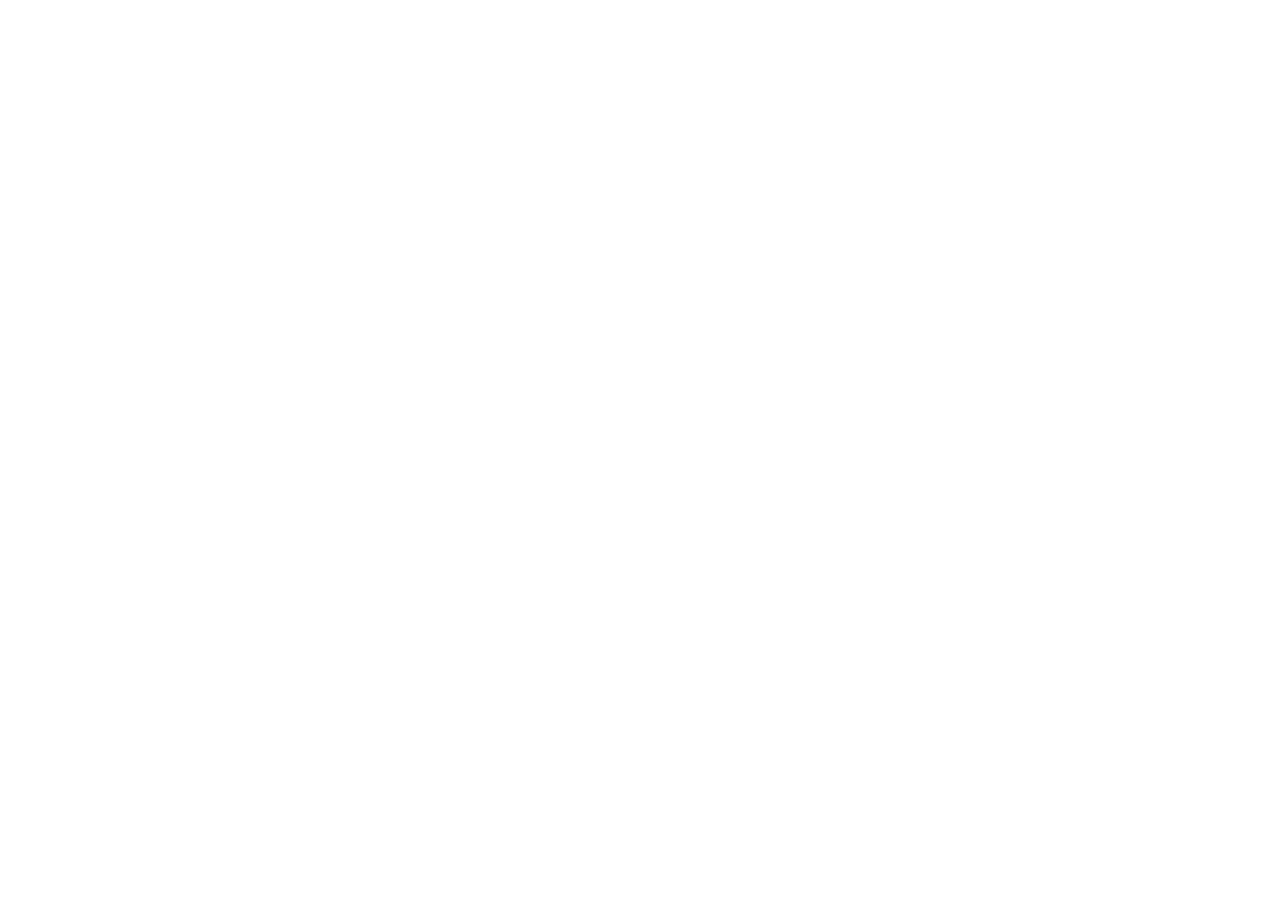
==== index.html @ 8c98121d "Add files via upload" ====
<!DOCTYPE html>
<html lang="en">
<head>
    <meta charset="UTF-8">
    <meta name="viewport" content="width=device-width, initial-scale=1.0">
    <title>Document</title>
</head>
<body>
    
</body>
</html>
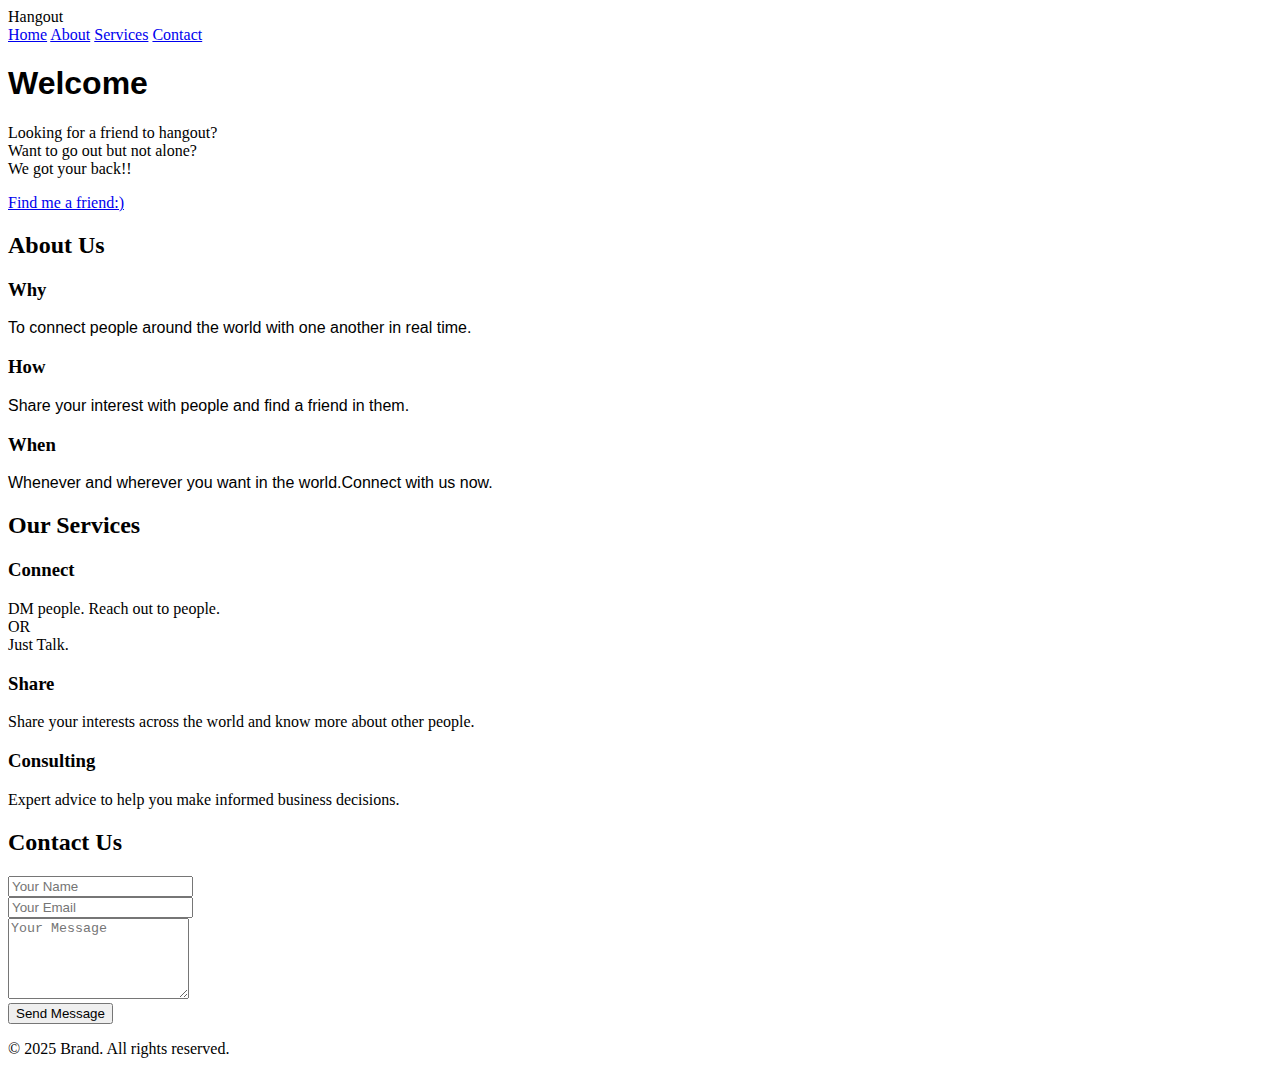
==== commit aaa64ace: "Add files via upload" ====
--- a/index.html
+++ b/index.html
@@ -3,9 +3,96 @@
 <head>
     <meta charset="UTF-8">
     <meta name="viewport" content="width=device-width, initial-scale=1.0">
-    <title>Document</title>
+    <title>hangout.com</title>
+    <link rel="stylesheet" href="styles.css">
 </head>
 <body>
-    
+    <!-- Navigation -->
+    <nav>
+        <div class="nav-container">
+            <div class="logo">Hangout</div>
+            <div class="nav-links">
+                <a href="#home">Home</a>
+                <a href="#about">About</a>
+                <a href="#services">Services</a>
+                <a href="#contact">Contact</a>
+            </div>
+        </div>
+    </nav>
+
+    <!-- Hero Section -->
+    <section class="hero" id="home">
+        <div class="hero-content">
+            <h1 style="font-family:Impact, Haettenschweiler, 'Arial Narrow Bold', sans-serif ;">Welcome</h1>
+            <p style="font-family: Georgia, 'Times New Roman', Times, serif;">Looking for a friend to hangout? <br>Want to go out but not alone?<br>We got your back!!  </p>
+            <a href="friend.html" class="cta-btn">Find me a friend:)</a>
+        </div>
+    </section>
+
+    <!-- About Section -->
+    <section class="about" id="about">
+        <p>
+        <h2 class="section-title">About Us</h2>
+        <div class="about-grid">
+            <div class="about-card">
+                
+                <h3>Why</h3>
+                <p style="font-family: 'Lucida Sans', 'Lucida Sans Regular', 'Lucida Grande', 'Lucida Sans Unicode', Geneva, Verdana, sans-serif;">To connect people around the world with one another in real time.</p>
+            </div>
+            <div class="about-card">
+                
+                <h3>How</h3>
+                <p style="font-family: 'Lucida Sans', 'Lucida Sans Regular', 'Lucida Grande', 'Lucida Sans Unicode', Geneva, Verdana, sans-serif;">Share your interest with people and find a friend in them.</p>
+            </div>
+            <div class="about-card">
+                
+                <h3>When</h3>
+                <p style="font-family: 'Lucida Sans', 'Lucida Sans Regular', 'Lucida Grande', 'Lucida Sans Unicode', Geneva, Verdana, sans-serif;">Whenever and wherever you want in the world.Connect with us now.</p>
+            </div>
+        </div>
+    </section>
+
+    <!-- Services Section -->
+    <section class="services" id="services">
+        <h2 class="section-title">Our Services</h2>
+        <div class="services-grid">
+            <div class="service-card">
+                <h3>Connect</h3>
+                <p>DM people.  Reach out to people. <br>OR<br>Just Talk.</p>
+            </div>
+            <div class="service-card">
+                <h3>Share</h3>
+                <p>Share your interests across the world and know more about other people.</p>
+            </div>
+            <div class="service-card">
+                <h3>Consulting</h3>
+                <p>Expert advice to help you make informed business decisions.</p>
+            </div>
+        </div>
+    </section>
+
+    <!-- Contact Section -->
+    <section class="contact" id="contact">
+        <h2 class="section-title">Contact Us</h2>
+        <div class="contact-form">
+            <form>
+                <div class="form-group">
+                    <input type="text" placeholder="Your Name" required>
+                </div>
+                <div class="form-group">
+                    <input type="email" placeholder="Your Email" required>
+                </div>
+                <div class="form-group">
+                    <textarea rows="5" placeholder="Your Message" required></textarea>
+                </div>
+                <button type="submit" class="submit-btn">Send Message</button>
+            </form>
+        </div>
+    </section>
+
+    <!-- Footer -->
+    <footer>
+        <p>&copy; 2025 Brand. All rights reserved.</p>
+    </footer>
 </body>
 </html>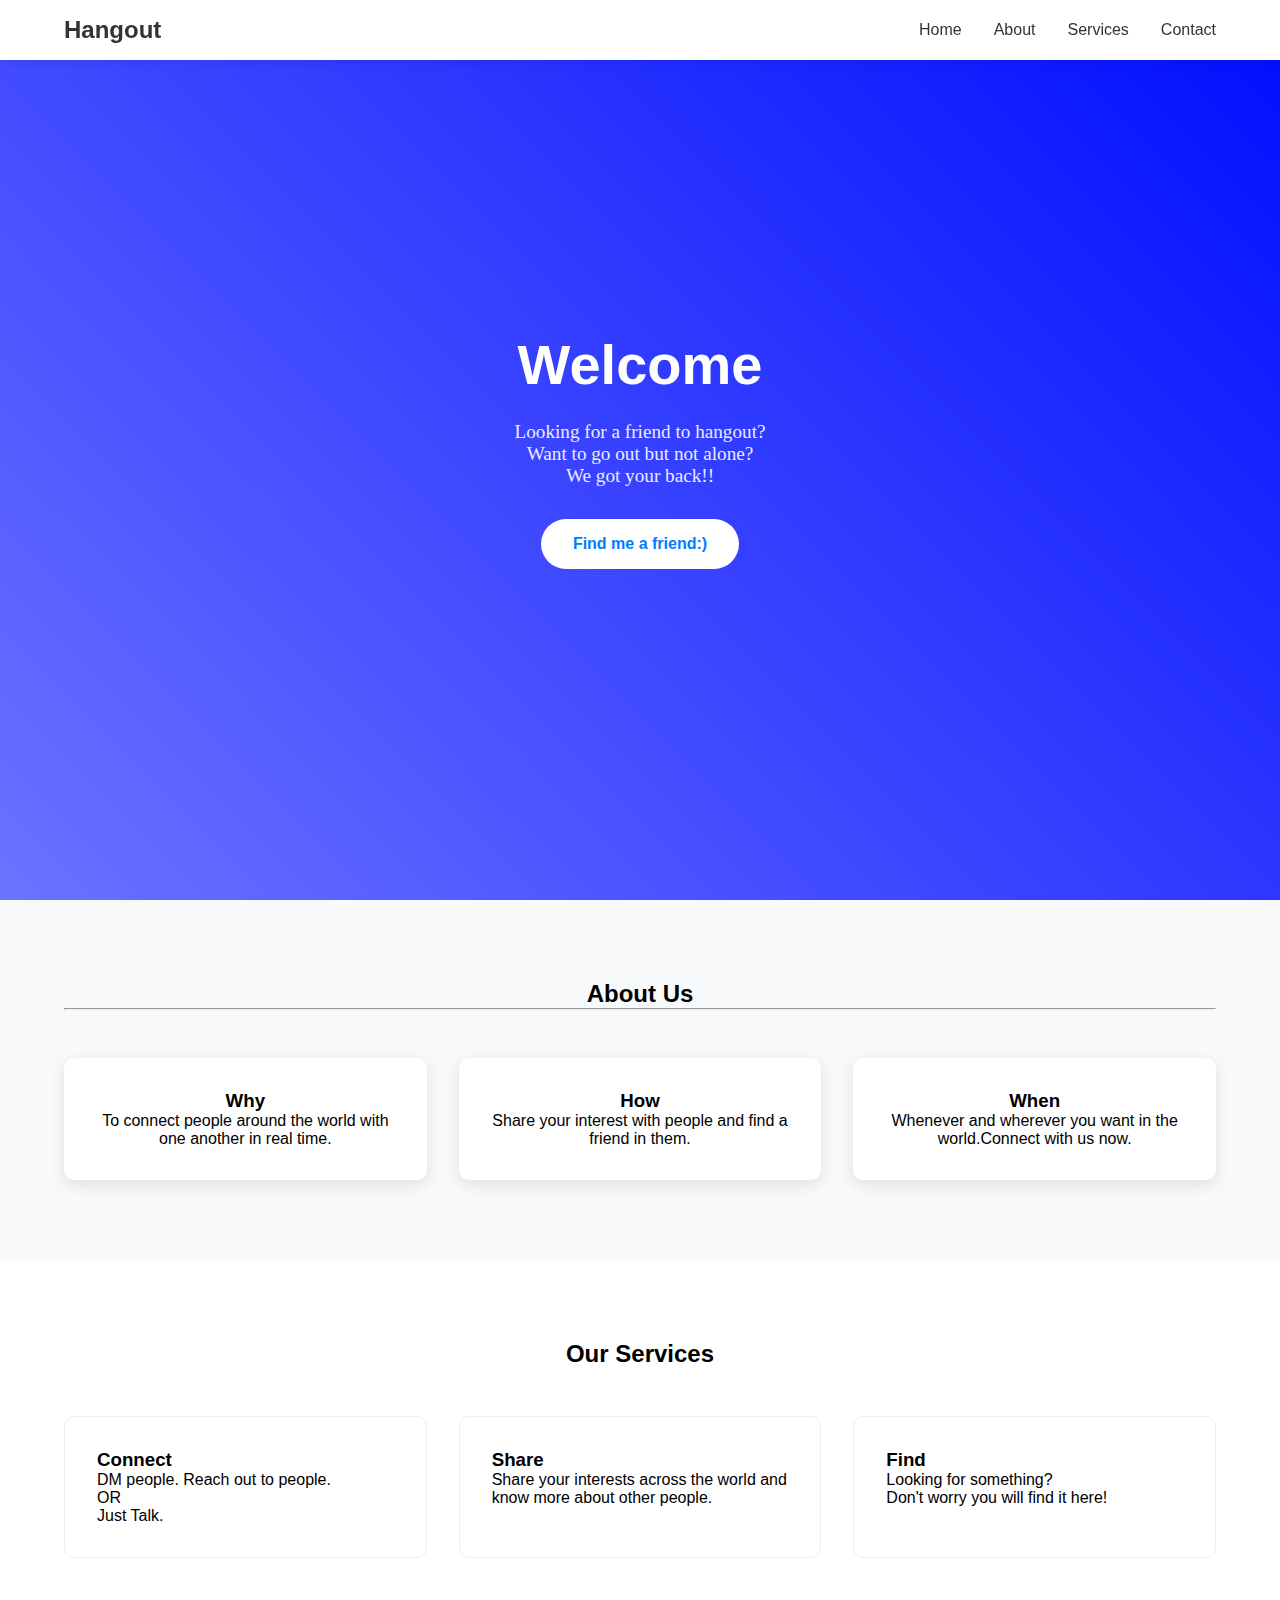
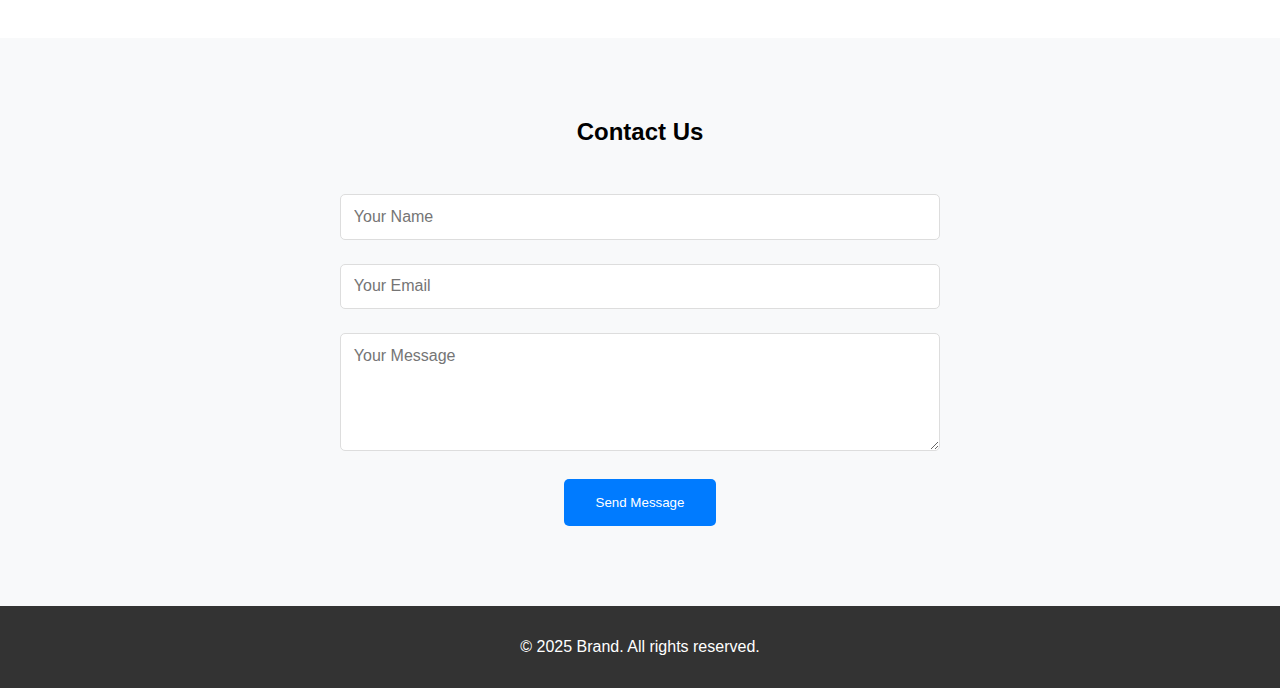
==== commit 83cf1470: "Add files via upload" ====
--- a/index.html
+++ b/index.html
@@ -32,7 +32,7 @@
     <!-- About Section -->
     <section class="about" id="about">
         <p>
-        <h2 class="section-title">About Us</h2>
+        <h2 class="section-title">About Us<hr></h2>
         <div class="about-grid">
             <div class="about-card">
                 
@@ -65,8 +65,8 @@
                 <p>Share your interests across the world and know more about other people.</p>
             </div>
             <div class="service-card">
-                <h3>Consulting</h3>
-                <p>Expert advice to help you make informed business decisions.</p>
+                <h3>Find</h3>
+                <p style="font-family: 'Lucida Sans', 'Lucida Sans Regular', 'Lucida Grande', 'Lucida Sans Unicode', Geneva, Verdana, sans-serif;">Looking for something?<br>Don't worry you will find it here!</p>
             </div>
         </div>
     </section>
--- a/styles.css
+++ b/styles.css
@@ -0,0 +1,202 @@
+* {
+    margin: 0;
+    padding: 0;
+    box-sizing: border-box;
+    font-family: 'Segoe UI', sans-serif;
+}
+
+/* Navigation */
+nav {
+    background: #fff;
+    box-shadow: 0 2px 10px rgba(0,0,0,0.1);
+    padding: 1rem 5%;
+    position: fixed;
+    width: 100%;
+    z-index: 100;
+}
+
+.nav-container {
+    display: flex;
+    justify-content: space-between;
+    align-items: center;
+    max-width: 1200px;
+    margin: 0 auto;
+}
+
+.logo {
+    font-size: 1.5rem;
+    font-weight: bold;
+    color: #333;
+}
+
+.nav-links {
+    display: flex;
+    gap: 2rem;
+}
+
+.nav-links a {
+    text-decoration: none;
+    color: #333;
+    transition: color 0.3s;
+}
+
+.nav-links a:hover {
+    color: #007bff;
+}
+
+/* Hero Section */
+.hero {
+    height: 100vh;
+    background: linear-gradient(45deg, #6b73ff, #000dff);
+    display: flex;
+    align-items: center;
+    justify-content: center;
+    text-align: center;
+    color: white;
+    padding: 0 5%;
+}
+
+.hero-content {
+    max-width: 800px;
+}
+
+.hero h1 {
+    font-size: 3.5rem;
+    margin-bottom: 1.5rem;
+}
+
+.hero p {
+    font-size: 1.2rem;
+    margin-bottom: 2rem;
+    opacity: 0.9;
+}
+
+.cta-btn {
+    display: inline-block;
+    padding: 1rem 2rem;
+    background: white;
+    color: #007bff;
+    text-decoration: none;
+    border-radius: 30px;
+    font-weight: bold;
+    transition: transform 0.3s;
+}
+
+.cta-btn:hover {
+    transform: translateY(-3px);
+}
+
+/* About Section */
+.about {
+    padding: 5rem 5%;
+    background: #f8f9fa;
+}
+
+.section-title {
+    text-align: center;
+    margin-bottom: 3rem;
+}
+
+.about-grid {
+    display: grid;
+    grid-template-columns: repeat(auto-fit, minmax(250px, 1fr));
+    gap: 2rem;
+    max-width: 1200px;
+    margin: 0 auto;
+}
+
+.about-card {
+    background: white;
+    padding: 2rem;
+    border-radius: 10px;
+    box-shadow: 0 5px 15px rgba(0,0,0,0.1);
+    text-align: center;
+}
+
+.about-card i {
+    font-size: 2.5rem;
+    color: #007bff;
+    margin-bottom: 1rem;
+}
+
+/* Services Section */
+.services {
+    padding: 5rem 5%;
+    background: white;
+}
+
+.services-grid {
+    display: grid;
+    grid-template-columns: repeat(auto-fit, minmax(300px, 1fr));
+    gap: 2rem;
+    max-width: 1200px;
+    margin: 0 auto;
+}
+
+.service-card {
+    padding: 2rem;
+    border: 1px solid #eee;
+    border-radius: 10px;
+    transition: transform 0.3s;
+}
+
+.service-card:hover {
+    transform: translateY(-5px);
+}
+
+/* Contact Section */
+.contact {
+    padding: 5rem 5%;
+    background: #f8f9fa;
+    text-align: center;
+}
+
+.contact-form {
+    max-width: 600px;
+    margin: 0 auto;
+}
+
+.form-group {
+    margin-bottom: 1.5rem;
+}
+
+input, textarea {
+    width: 100%;
+    padding: 0.8rem;
+    border: 1px solid #ddd;
+    border-radius: 5px;
+    font-size: 1rem;
+}
+
+.submit-btn {
+    background: #007bff;
+    color: white;
+    border: none;
+    padding: 1rem 2rem;
+    border-radius: 5px;
+    cursor: pointer;
+    transition: background 0.3s;
+}
+
+.submit-btn:hover {
+    background: #0056b3;
+}
+
+/* Footer */
+footer {
+    background: #333;
+    color: white;
+    padding: 2rem 5%;
+    text-align: center;
+}
+
+/* Responsive Design */
+@media (max-width: 768px) {
+    .hero h1 {
+        font-size: 2.5rem;
+    }
+
+    .nav-links {
+        display: none;
+    }
+}